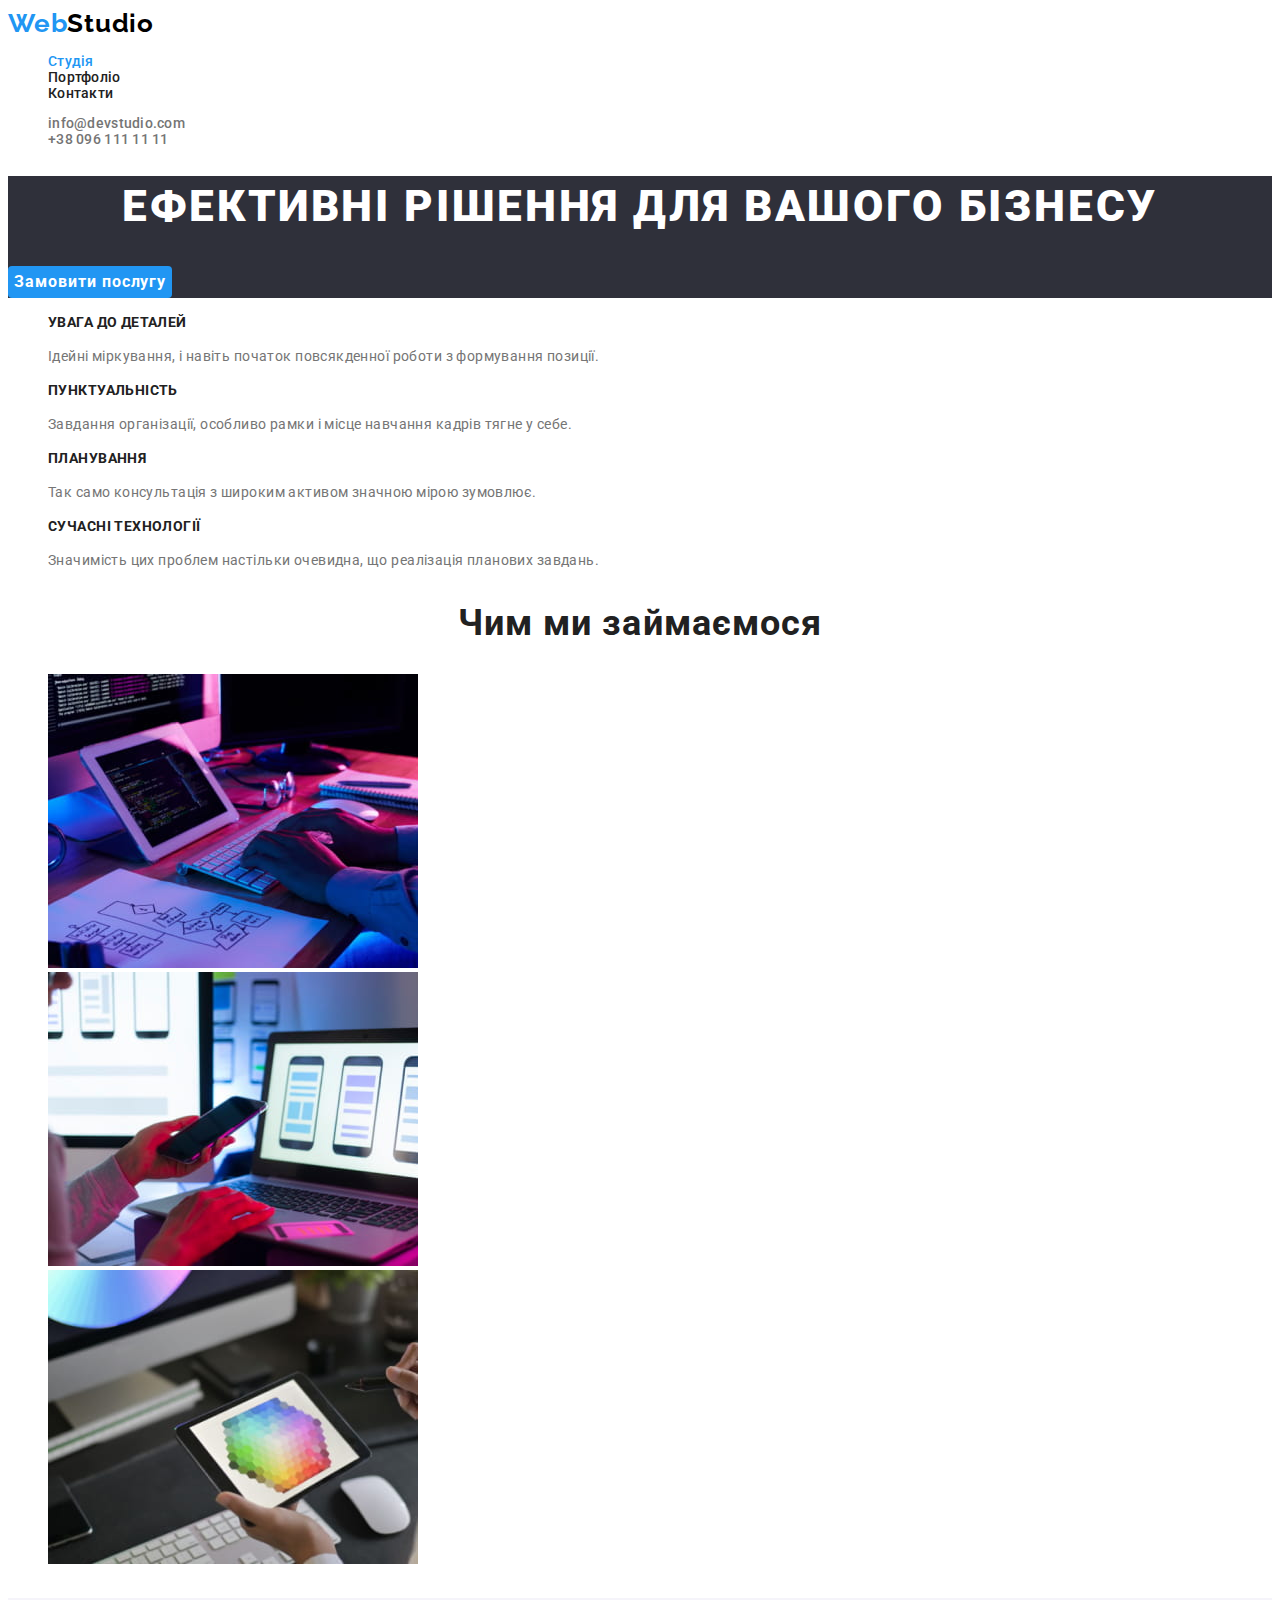
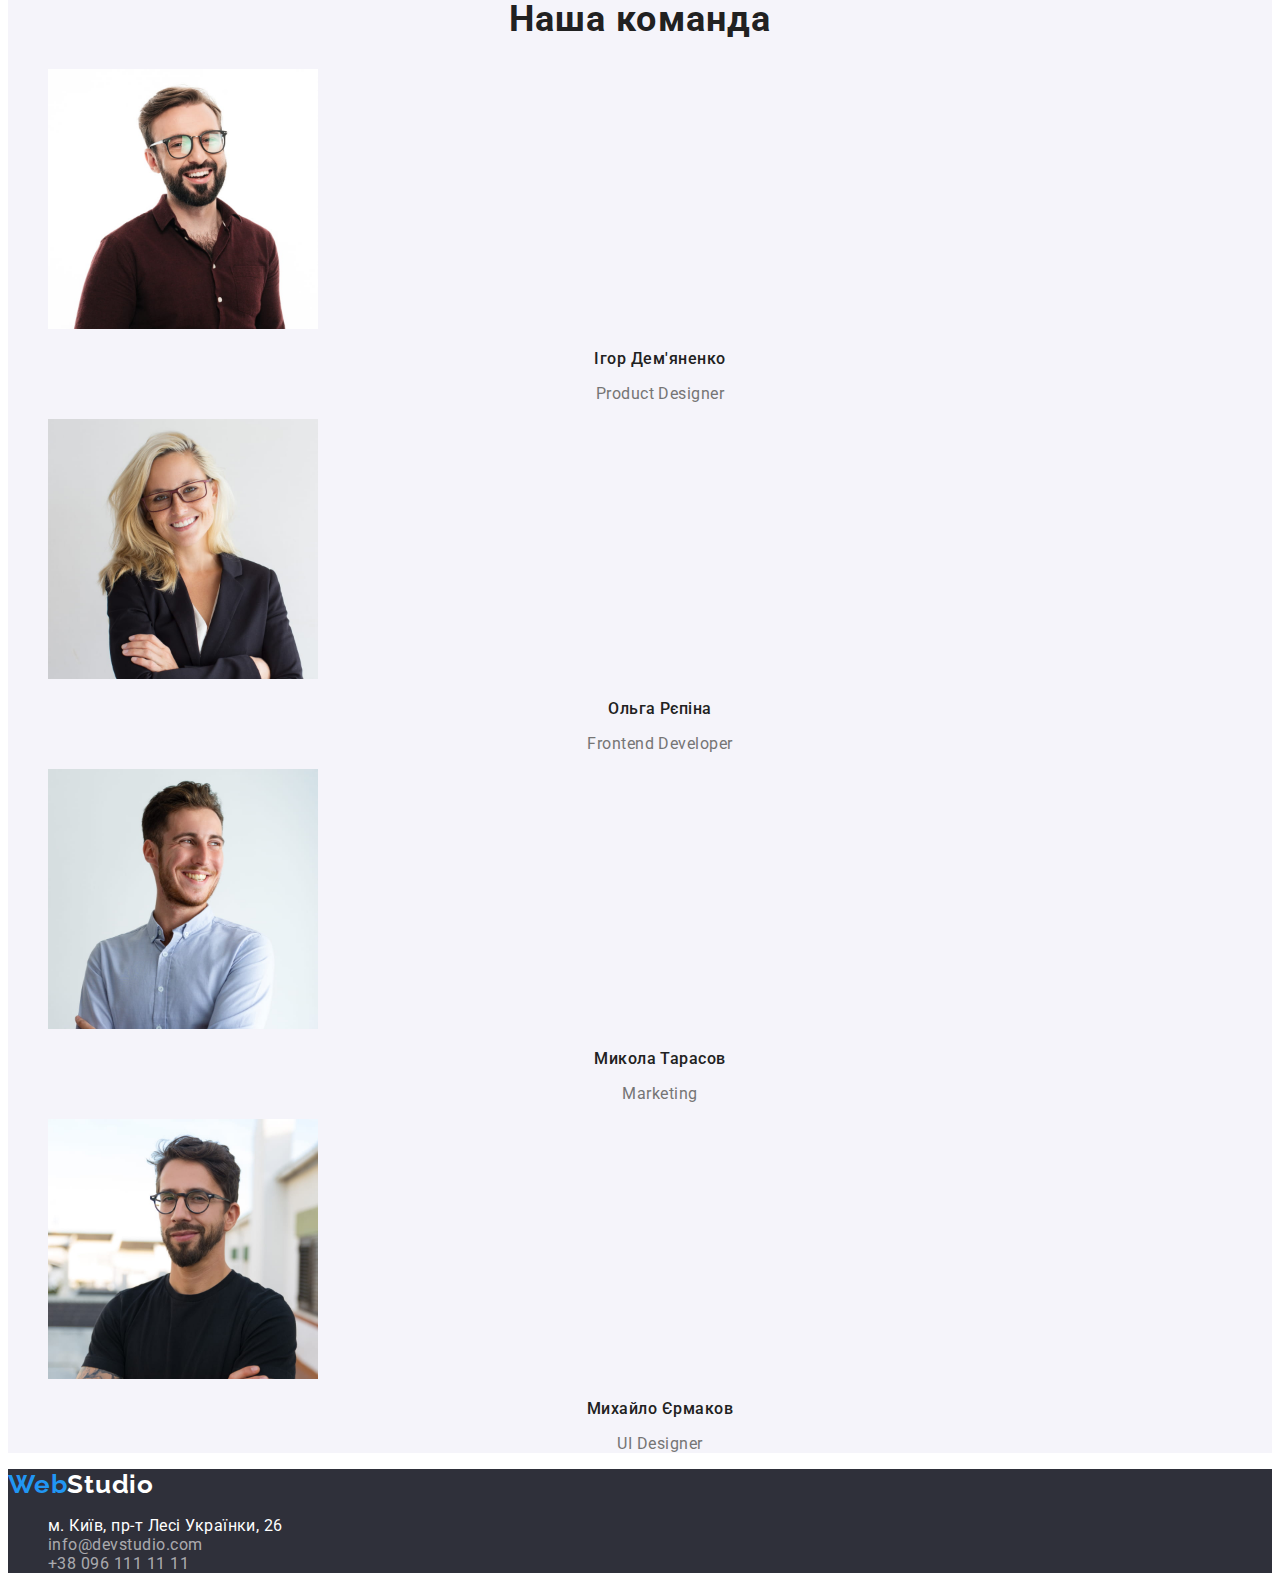
==== index.html @ 601fd452 "Initial commit" ====
<!DOCTYPE html>
<html lang="uk">
  <head>
    <meta charset="UTF-8" />
    <meta http-equiv="X-UA-Compatible" content="IE=edge" />
    <meta name="viewport" content="width=device-width, initial-scale=1.0" />
    <title>Студія</title>
    <link rel="stylesheet" href="./css/style.css" />
    <!-- Fonts -->
    <link rel="preconnect" href="https://fonts.googleapis.com" />
    <link rel="preconnect" href="https://fonts.gstatic.com" crossorigin />
    <link
      href="https://fonts.googleapis.com/css2?family=Raleway:wght@700&family=Roboto:wght@400;500;700;900&display=swap"
      rel="stylesheet"
    />
  </head>
  <body class="page">
    <header class="header">
      <a class="header-logo link" lang="en" href="./index.html"
        ><span class="logo-part">Web</span>Studio</a
      >
      <nav class="main-nav">
        <ul class="main-nav-list list">
          <li class="main-nav-item">
            <a class="main-nav-link link current" href="./index.html">Студія</a>
          </li>
          <li class="main-nav-item">
            <a class="main-nav-link link" href="./portfolio.html">Портфоліо</a>
          </li>
          <li class="main-nav-item">
            <a class="main-nav-link link" href="#">Контакти</a>
          </li>
        </ul>
      </nav>
      <ul class="header-contact-list list">
        <li class="header-contact-item">
          <a class="header-contact-link link" href="mailto:info@devstudio.com"
            >info@devstudio.com</a
          >
        </li>
        <li class="header-contact-item">
          <a class="header-contact-link link" href="tel:+380961111111">+38 096 111 11 11</a>
        </li>
      </ul>
    </header>
    <main>
      <!-- Герой  -->
      <section class="hero">
        <h1 class="hero-title">Ефективні рішення для вашого бізнесу</h1>
        <button class="hero-btn" type="button">Замовити послугу</button>
      </section>
      <!-- Особливості -->
      <section class="features">
        <h2 class="features-main-title" hidden>Особливості</h2>
        <ul class="features-list list">
          <li class="features-list-item">
            <h3 class="features-title">Увага до деталей</h3>
            <p class="features-subtitle">
              Ідейні міркування, і навіть початок повсякденної роботи з формування позиції.
            </p>
          </li>
          <li class="features-list-item">
            <h3 class="features-title">Пунктуальність</h3>
            <p class="features-subtitle">
              Завдання організації, особливо рамки і місце навчання кадрів тягне у себе.
            </p>
          </li>
          <li class="features-list-item">
            <h3 class="features-title">Планування</h3>
            <p class="features-subtitle">
              Так само консультація з широким активом значною мірою зумовлює.
            </p>
          </li>
          <li class="features-list-item">
            <h3 class="features-title">Сучасні технології</h3>
            <p class="features-subtitle">
              Значимість цих проблем настільки очевидна, що реалізація планових завдань.
            </p>
          </li>
        </ul>
      </section>
      <!-- Чим ми займаємося -->
      <section class="function">
        <h2 class="function-title">Чим ми займаємося</h2>
        <ul class="function-list list">
          <li class="function-list-item">
            <img
              class="function-img"
              src="./images/what-we-do/img-1.jpg"
              alt="Написання коду"
              width="370"
              height="294"
            />
          </li>
          <li class="function-list-item">
            <img
              class="function-img"
              src="./images/what-we-do/img-2.jpg"
              alt="Оптимізація для смартфону"
              width="370"
              height="294"
            />
          </li>
          <li class="function-list-item">
            <img
              class="function-img"
              src="./images/what-we-do/img-3.jpg"
              alt="Оформлення та дизайн"
              width="370"
              height="294"
            />
          </li>
        </ul>
      </section>
      <!-- Наша команда -->
      <section class="team">
        <h2 class="team-title">Наша команда</h2>
        <ul class="team-list list">
          <li class="team-list-item">
            <img
              class="team-img"
              src="./images/our-team/img-1.jpg"
              alt="Ігор Дем'яненко"
              width="270"
              height="260"
            />
            <h3 class="name">Ігор Дем'яненко</h3>
            <p class="profession" lang="en">Product Designer</p>
          </li>
          <li class="team-list-item">
            <img
              class="team-img"
              src="./images/our-team/img-2.jpg"
              alt="Ольга Рєпіна"
              width="270"
              height="260"
            />
            <h3 class="name">Ольга Рєпіна</h3>
            <p class="profession" lang="en">Frontend Developer</p>
          </li>
          <li class="team-list-item">
            <img
              class="team-img"
              src="./images/our-team/img-3.jpg"
              alt="Микола Тарасов"
              width="270"
              height="260"
            />
            <h3 class="name">Микола Тарасов</h3>
            <p class="profession" lang="en">Marketing</p>
          </li>
          <li class="team-list-item">
            <img
              class="team-img"
              src="./images/our-team/img-4.jpg"
              alt="Михайло Єрмаков"
              width="270"
              height="260"
            />
            <h3 class="name">Михайло Єрмаков</h3>
            <p class="profession" lang="en">UI Designer</p>
          </li>
        </ul>
      </section>
    </main>
    <footer class="footer">
      <a class="footer-logo link" lang="en" href="./index.html"
        ><span class="logo-part">Web</span>Studio</a
      >
      <address class="info">
        <ul class="info-list list">
          <li class="info-list-item">
            <a
              class="adress-link link"
              href="https://goo.gl/maps/as8fTJ3yX4qx2LzX6"
              target="_blank"
              rel="noopener noreferrer"
              >м. Київ, пр-т Лесі Українки, 26</a
            >
          </li>
          <li class="info-list-item">
            <a class="info-link link" href="mailto:info@devstudio.com">info@devstudio.com</a>
          </li>
          <li class="info-list-item">
            <a class="info-link link" href="tel:+380961111111">+38 096 111 11 11</a>
          </li>
        </ul>
      </address>
    </footer>
  </body>
</html>
---- css/style.css ----
:root {
  /* Fonts */
  --main-font: 'Roboto', sans-serif;
  --secondary-font: 'Raleway', sans-serif;

  /* Text colors */
  --main-txt-cl: #212121;
  --secondary-txt-cl: #757575;
  --light-txt-cl: #ffffff;
  --dark-logo-cl: #000000;
  --blue-cl: #2196f3;
  --info-txt-cl: rgba(255, 255, 255, 0.6);

  /* Background colors */
  --main-background-cl: #ffffff;
  --secondary-background-cl: #2f303a;
  --grey-background-cl: #f5f4fa;
}

.page {
  background-color: var(--main-background-cl);
  font-family: var(--main-font);
  color: var(--main-txt-cl);
}

/* Reset */
.link {
  text-decoration: none;
  color: currentColor;
}

.list {
  list-style: none;
}

/* HEADER */
.header-logo {
  font-family: var(--secondary-font);
  font-weight: 700;
  font-size: 26px;
  line-height: calc(31 / 26);
  letter-spacing: 0.03em;
  color: var(--dark-logo-cl);
}
.logo-part {
  color: var(--blue-cl);
}
.header {
  font-weight: 500;
  font-size: 14px;
  line-height: calc(16 / 14);
  letter-spacing: 0.02em;
}
.main-nav-link:hover,
.main-nav-link:focus,
.main-nav-link.current,
.header-contact-link:hover,
.header-contact-link:focus {
  color: var(--blue-cl);
}
.header-contact-list {
  color: var(--secondary-txt-cl);
}

/* PAGE STUDIO */
/* HERO */
.hero {
  background-color: var(--secondary-background-cl);
}
.hero-title {
  font-weight: 900;
  font-size: 44px;
  line-height: calc(60 / 44);
  text-align: center;
  letter-spacing: 0.06em;
  text-transform: uppercase;
  color: var(--light-txt-cl);
}
.hero-btn {
  font-family: inherit;
  font-weight: 700;
  font-size: 16px;
  line-height: calc(30 / 16);
  letter-spacing: 0.06em;
  color: var(--light-txt-cl);
  background-color: var(--blue-cl);
  cursor: pointer;
  border-style: none;
  border-radius: 4px;
}

/* FEATURES */

/* .features-main-title {
  opacity: 0;
} */

.features-title {
  font-weight: 700;
  font-size: 14px;
  line-height: calc(16 / 14);
  letter-spacing: 0.03em;
  text-transform: uppercase;
}
.features-subtitle {
  font-size: 14px;
  line-height: calc(24 / 14);
  letter-spacing: 0.03em;
  color: var(--secondary-txt-cl);
}

/* FUNCTION */
.function-title {
  font-weight: 700;
  font-size: 36px;
  line-height: calc(42 / 36);
  text-align: center;
  letter-spacing: 0.03em;
  color: var(--main-txt-cl);
}

/* TEAM */
.team {
  background-color: var(--grey-background-cl);
}
.team-title {
  font-weight: 700;
  font-size: 36px;
  line-height: calc(42 / 36);
  text-align: center;
  letter-spacing: 0.03em;
  color: var(--main-txt-cl);
}

.name {
  font-weight: 500;
  font-size: 16px;
  line-height: calc(19 / 16);
  text-align: center;
  letter-spacing: 0.03em;
  color: var(--main-txt-cl);
}
.profession {
  line-height: calc(19 / 16);
  text-align: center;
  letter-spacing: 0.03em;
  color: var(--secondary-txt-cl);
}

/* FOOTER */
.footer {
  background-color: var(--secondary-background-cl);
}
.footer-logo {
  font-family: var(--secondary-font);
  font-weight: 700;
  font-size: 26px;
  line-height: calc(31 / 26);
  letter-spacing: 0.03em;
  color: var(--light-txt-cl);
}

.info {
  font-style: normal;
}
.adress-link {
  letter-spacing: 0.03em;
  color: var(--light-txt-cl);
}
.info-link {
  letter-spacing: 0.03em;
  color: var(--info-txt-cl);
}
.adress-link:hover,
.adress-link:focus,
.info-link:hover,
.info-link:focus {
  color: var(--blue-cl);
}

/* PAGE PORTFOLIO */

/* .gallery-main-title {
  opacity: 0;
} */

.btn {
  font-family: inherit;
  font-weight: 500;
  font-size: 16px;
  line-height: calc(26 / 16);
  letter-spacing: 0.03em;
  color: var(--main-txt-cl);
  background: var(--grey-background-cl);
  cursor: pointer;
}
.btn:hover,
.btn:focus,
.btn.active {
  color: var(--light-txt-cl);
  background-color: var(--blue-cl);
}

.gallery-title {
  font-weight: 700;
  font-size: 18px;
  line-height: calc(36 / 18);
  letter-spacing: 0.06em;
  color: var(--main-txt-cl);
}
.gallery-subtitle {
  font-size: 16px;
  line-height: calc(30 / 16);
  letter-spacing: 0.03em;
  color: var(--secondary-txt-cl);
}
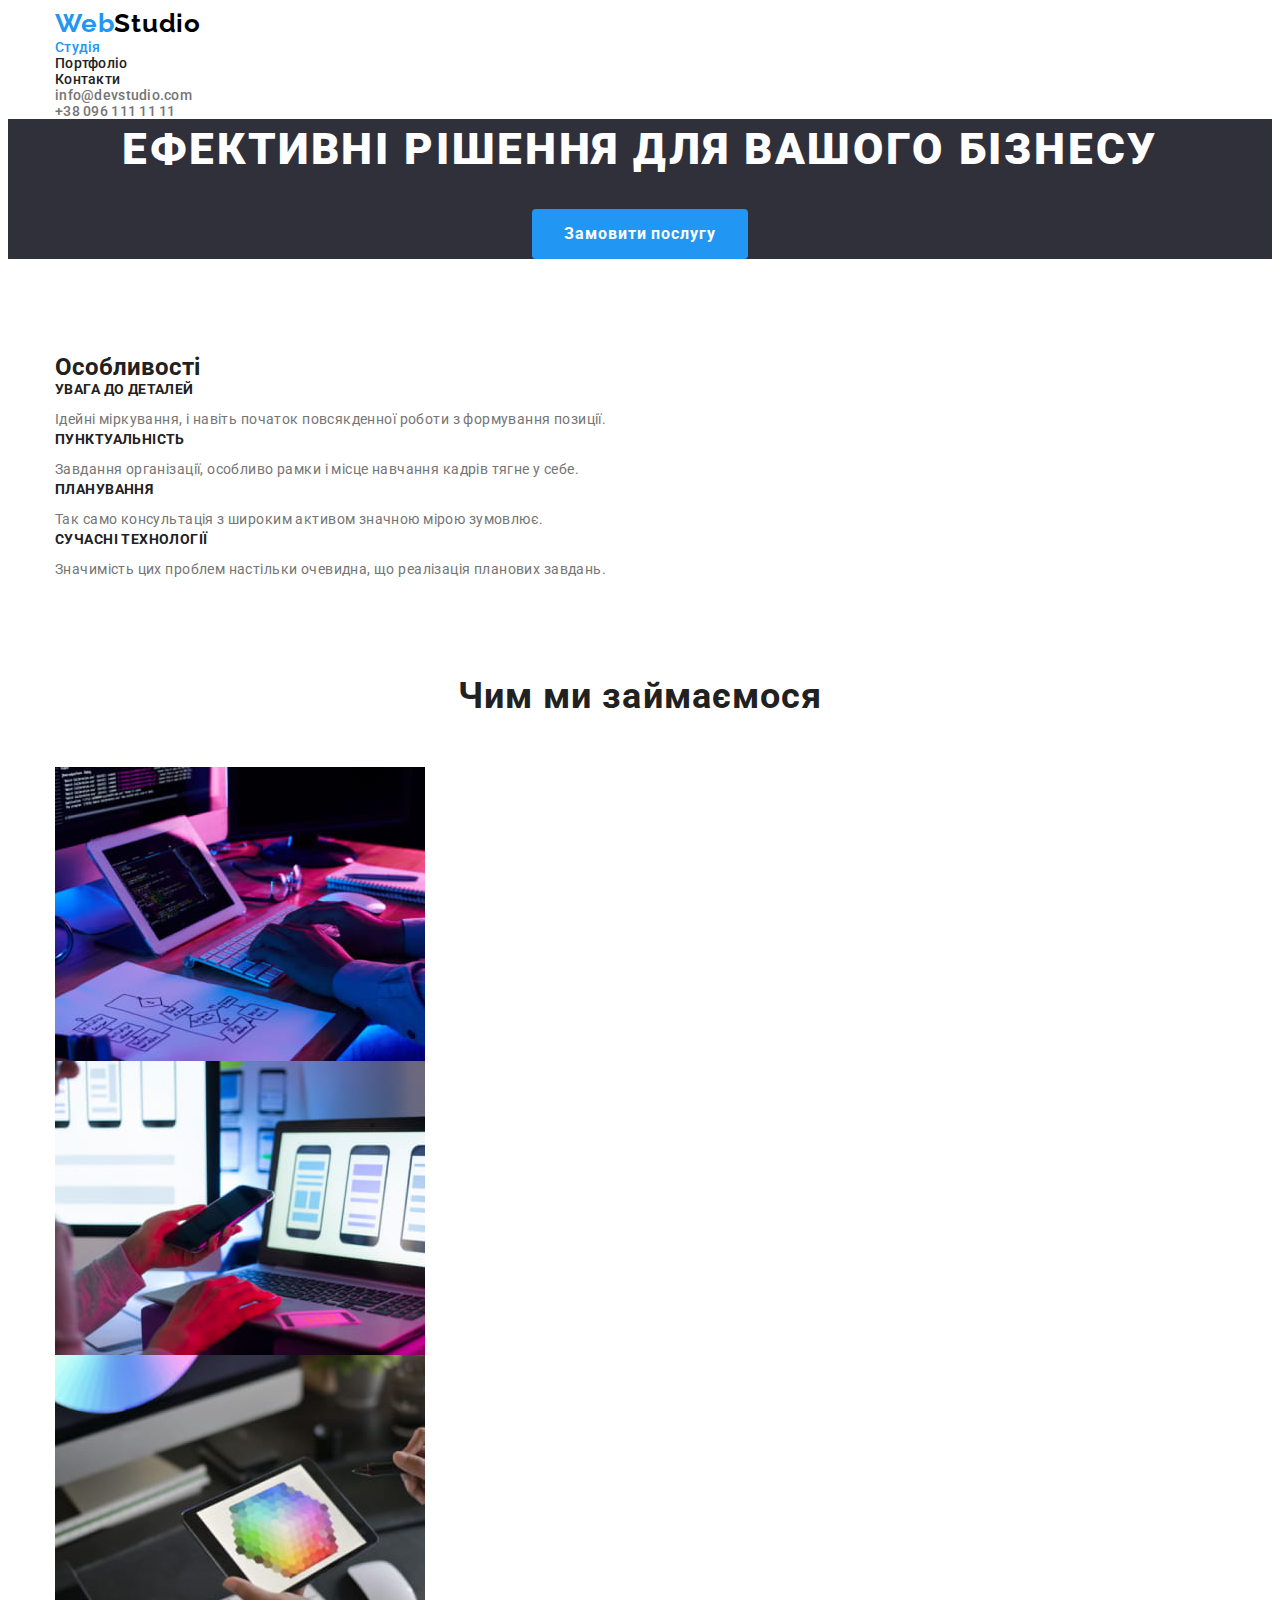
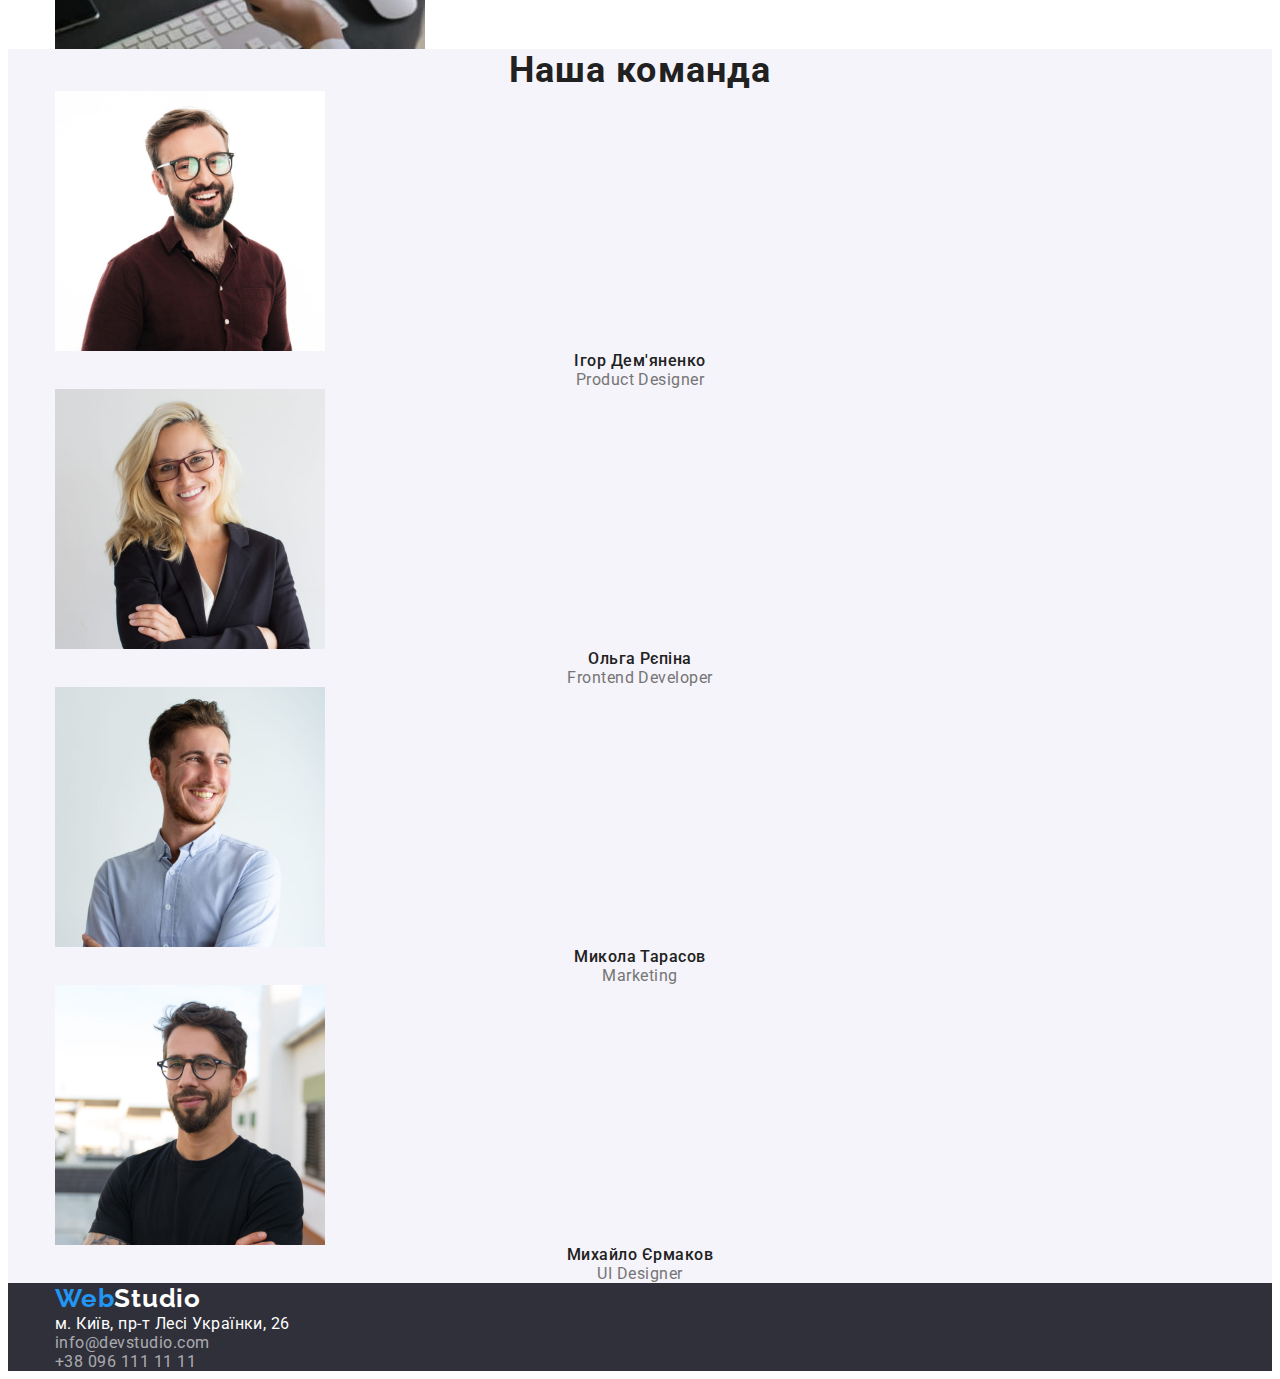
==== commit 10da83df: "додав контейнери" ====
--- a/index.html
+++ b/index.html
@@ -5,7 +5,6 @@
     <meta http-equiv="X-UA-Compatible" content="IE=edge" />
     <meta name="viewport" content="width=device-width, initial-scale=1.0" />
     <title>Студія</title>
-    <link rel="stylesheet" href="./css/style.css" />
     <!-- Fonts -->
     <link rel="preconnect" href="https://fonts.googleapis.com" />
     <link rel="preconnect" href="https://fonts.gstatic.com" crossorigin />
@@ -13,179 +12,201 @@
       href="https://fonts.googleapis.com/css2?family=Raleway:wght@700&family=Roboto:wght@400;500;700;900&display=swap"
       rel="stylesheet"
     />
+    <!-- Modern Normalize -->
+    <link
+      rel="stylesheet"
+      href="https://cdnjs.cloudflare.com/ajax/libs/modern-normalize/1.1.0/modern-normalize.min.css"
+      integrity="sha512-wpPYUAdjBVSE4KJnH1VR1HeZfpl1ub8YT/NKx4PuQ5NmX2tKuGu6U/JRp5y+Y8XG2tV+wKQpNHVUX03MfMFn9Q=="
+      crossorigin="anonymous"
+      referrerpolicy="no-referrer"
+    />
+    <!-- Custom Styles -->
+    <link rel="stylesheet" href="./css/style.css" />
   </head>
   <body class="page">
     <header class="header">
-      <a class="header-logo link" lang="en" href="./index.html"
-        ><span class="logo-part">Web</span>Studio</a
-      >
-      <nav class="main-nav">
-        <ul class="main-nav-list list">
-          <li class="main-nav-item">
-            <a class="main-nav-link link current" href="./index.html">Студія</a>
+      <div class="container header-container">
+        <a class="header-logo link" lang="en" href="./index.html"
+          ><span class="logo-part">Web</span>Studio</a
+        >
+        <nav class="main-nav">
+          <ul class="main-nav-list list">
+            <li class="main-nav-item">
+              <a class="main-nav-link link current" href="./index.html">Студія</a>
+            </li>
+            <li class="main-nav-item">
+              <a class="main-nav-link link" href="./portfolio.html">Портфоліо</a>
+            </li>
+            <li class="main-nav-item">
+              <a class="main-nav-link link" href="#">Контакти</a>
+            </li>
+          </ul>
+        </nav>
+        <ul class="header-contact-list list">
+          <li class="header-contact-item">
+            <a class="header-contact-link link" href="mailto:info@devstudio.com"
+              >info@devstudio.com</a
+            >
           </li>
-          <li class="main-nav-item">
-            <a class="main-nav-link link" href="./portfolio.html">Портфоліо</a>
-          </li>
-          <li class="main-nav-item">
-            <a class="main-nav-link link" href="#">Контакти</a>
+          <li class="header-contact-item">
+            <a class="header-contact-link link" href="tel:+380961111111">+38 096 111 11 11</a>
           </li>
         </ul>
-      </nav>
-      <ul class="header-contact-list list">
-        <li class="header-contact-item">
-          <a class="header-contact-link link" href="mailto:info@devstudio.com"
-            >info@devstudio.com</a
-          >
-        </li>
-        <li class="header-contact-item">
-          <a class="header-contact-link link" href="tel:+380961111111">+38 096 111 11 11</a>
-        </li>
-      </ul>
+      </div>
     </header>
     <main>
       <!-- Герой  -->
       <section class="hero">
-        <h1 class="hero-title">Ефективні рішення для вашого бізнесу</h1>
-        <button class="hero-btn" type="button">Замовити послугу</button>
+        <div class="container">
+          <h1 class="hero-title">Ефективні рішення для вашого бізнесу</h1>
+          <button class="hero-btn" type="button">Замовити послугу</button>
+        </div>
       </section>
       <!-- Особливості -->
-      <section class="features">
-        <h2 class="features-main-title" hidden>Особливості</h2>
-        <ul class="features-list list">
-          <li class="features-list-item">
-            <h3 class="features-title">Увага до деталей</h3>
-            <p class="features-subtitle">
-              Ідейні міркування, і навіть початок повсякденної роботи з формування позиції.
-            </p>
-          </li>
-          <li class="features-list-item">
-            <h3 class="features-title">Пунктуальність</h3>
-            <p class="features-subtitle">
-              Завдання організації, особливо рамки і місце навчання кадрів тягне у себе.
-            </p>
-          </li>
-          <li class="features-list-item">
-            <h3 class="features-title">Планування</h3>
-            <p class="features-subtitle">
-              Так само консультація з широким активом значною мірою зумовлює.
-            </p>
-          </li>
-          <li class="features-list-item">
-            <h3 class="features-title">Сучасні технології</h3>
-            <p class="features-subtitle">
-              Значимість цих проблем настільки очевидна, що реалізація планових завдань.
-            </p>
-          </li>
-        </ul>
+      <section class="features section">
+        <div class="container">
+          <h2 class="features-main-title visually-hidden">Особливості</h2>
+          <ul class="features-list list">
+            <li class="features-list-item">
+              <h3 class="features-title">Увага до деталей</h3>
+              <p class="features-subtitle">
+                Ідейні міркування, і навіть початок повсякденної роботи з формування позиції.
+              </p>
+            </li>
+            <li class="features-list-item">
+              <h3 class="features-title">Пунктуальність</h3>
+              <p class="features-subtitle">
+                Завдання організації, особливо рамки і місце навчання кадрів тягне у себе.
+              </p>
+            </li>
+            <li class="features-list-item">
+              <h3 class="features-title">Планування</h3>
+              <p class="features-subtitle">
+                Так само консультація з широким активом значною мірою зумовлює.
+              </p>
+            </li>
+            <li class="features-list-item">
+              <h3 class="features-title">Сучасні технології</h3>
+              <p class="features-subtitle">
+                Значимість цих проблем настільки очевидна, що реалізація планових завдань.
+              </p>
+            </li>
+          </ul>
+        </div>
       </section>
       <!-- Чим ми займаємося -->
       <section class="function">
-        <h2 class="function-title">Чим ми займаємося</h2>
-        <ul class="function-list list">
-          <li class="function-list-item">
-            <img
-              class="function-img"
-              src="./images/what-we-do/img-1.jpg"
-              alt="Написання коду"
-              width="370"
-              height="294"
-            />
-          </li>
-          <li class="function-list-item">
-            <img
-              class="function-img"
-              src="./images/what-we-do/img-2.jpg"
-              alt="Оптимізація для смартфону"
-              width="370"
-              height="294"
-            />
-          </li>
-          <li class="function-list-item">
-            <img
-              class="function-img"
-              src="./images/what-we-do/img-3.jpg"
-              alt="Оформлення та дизайн"
-              width="370"
-              height="294"
-            />
-          </li>
-        </ul>
+        <div class="container">
+          <h2 class="function-title">Чим ми займаємося</h2>
+          <ul class="function-list list">
+            <li class="function-list-item">
+              <img
+                class="function-img"
+                src="./images/what-we-do/img-1.jpg"
+                alt="Написання коду"
+                width="370"
+                height="294"
+              />
+            </li>
+            <li class="function-list-item">
+              <img
+                class="function-img"
+                src="./images/what-we-do/img-2.jpg"
+                alt="Оптимізація для смартфону"
+                width="370"
+                height="294"
+              />
+            </li>
+            <li class="function-list-item">
+              <img
+                class="function-img"
+                src="./images/what-we-do/img-3.jpg"
+                alt="Оформлення та дизайн"
+                width="370"
+                height="294"
+              />
+            </li>
+          </ul>
+        </div>
       </section>
       <!-- Наша команда -->
-      <section class="team">
-        <h2 class="team-title">Наша команда</h2>
-        <ul class="team-list list">
-          <li class="team-list-item">
-            <img
-              class="team-img"
-              src="./images/our-team/img-1.jpg"
-              alt="Ігор Дем'яненко"
-              width="270"
-              height="260"
-            />
-            <h3 class="name">Ігор Дем'яненко</h3>
-            <p class="profession" lang="en">Product Designer</p>
-          </li>
-          <li class="team-list-item">
-            <img
-              class="team-img"
-              src="./images/our-team/img-2.jpg"
-              alt="Ольга Рєпіна"
-              width="270"
-              height="260"
-            />
-            <h3 class="name">Ольга Рєпіна</h3>
-            <p class="profession" lang="en">Frontend Developer</p>
-          </li>
-          <li class="team-list-item">
-            <img
-              class="team-img"
-              src="./images/our-team/img-3.jpg"
-              alt="Микола Тарасов"
-              width="270"
-              height="260"
-            />
-            <h3 class="name">Микола Тарасов</h3>
-            <p class="profession" lang="en">Marketing</p>
-          </li>
-          <li class="team-list-item">
-            <img
-              class="team-img"
-              src="./images/our-team/img-4.jpg"
-              alt="Михайло Єрмаков"
-              width="270"
-              height="260"
-            />
-            <h3 class="name">Михайло Єрмаков</h3>
-            <p class="profession" lang="en">UI Designer</p>
-          </li>
-        </ul>
+      <section class="team section">
+        <div class="container">
+          <h2 class="team-title">Наша команда</h2>
+          <ul class="team-list list">
+            <li class="team-list-item">
+              <img
+                class="team-img"
+                src="./images/our-team/img-1.jpg"
+                alt="Ігор Дем'яненко"
+                width="270"
+                height="260"
+              />
+              <h3 class="name">Ігор Дем'яненко</h3>
+              <p class="profession" lang="en">Product Designer</p>
+            </li>
+            <li class="team-list-item">
+              <img
+                class="team-img"
+                src="./images/our-team/img-2.jpg"
+                alt="Ольга Рєпіна"
+                width="270"
+                height="260"
+              />
+              <h3 class="name">Ольга Рєпіна</h3>
+              <p class="profession" lang="en">Frontend Developer</p>
+            </li>
+            <li class="team-list-item">
+              <img
+                class="team-img"
+                src="./images/our-team/img-3.jpg"
+                alt="Микола Тарасов"
+                width="270"
+                height="260"
+              />
+              <h3 class="name">Микола Тарасов</h3>
+              <p class="profession" lang="en">Marketing</p>
+            </li>
+            <li class="team-list-item">
+              <img
+                class="team-img"
+                src="./images/our-team/img-4.jpg"
+                alt="Михайло Єрмаков"
+                width="270"
+                height="260"
+              />
+              <h3 class="name">Михайло Єрмаков</h3>
+              <p class="profession" lang="en">UI Designer</p>
+            </li>
+          </ul>
+        </div>
       </section>
     </main>
     <footer class="footer">
-      <a class="footer-logo link" lang="en" href="./index.html"
-        ><span class="logo-part">Web</span>Studio</a
-      >
-      <address class="info">
-        <ul class="info-list list">
-          <li class="info-list-item">
-            <a
-              class="adress-link link"
-              href="https://goo.gl/maps/as8fTJ3yX4qx2LzX6"
-              target="_blank"
-              rel="noopener noreferrer"
-              >м. Київ, пр-т Лесі Українки, 26</a
-            >
-          </li>
-          <li class="info-list-item">
-            <a class="info-link link" href="mailto:info@devstudio.com">info@devstudio.com</a>
-          </li>
-          <li class="info-list-item">
-            <a class="info-link link" href="tel:+380961111111">+38 096 111 11 11</a>
-          </li>
-        </ul>
-      </address>
+      <div class="container">
+        <a class="footer-logo link" lang="en" href="./index.html"
+          ><span class="logo-part">Web</span>Studio</a
+        >
+        <address class="info">
+          <ul class="info-list list">
+            <li class="info-list-item">
+              <a
+                class="adress-link link"
+                href="https://goo.gl/maps/as8fTJ3yX4qx2LzX6"
+                target="_blank"
+                rel="noopener noreferrer"
+                >м. Київ, пр-т Лесі Українки, 26</a
+              >
+            </li>
+            <li class="info-list-item">
+              <a class="info-link link" href="mailto:info@devstudio.com">info@devstudio.com</a>
+            </li>
+            <li class="info-list-item">
+              <a class="info-link link" href="tel:+380961111111">+38 096 111 11 11</a>
+            </li>
+          </ul>
+        </address>
+      </div>
     </footer>
   </body>
 </html>
--- a/css/style.css
+++ b/css/style.css
@@ -17,6 +17,12 @@
   --grey-background-cl: #f5f4fa;
 }
 
+/**
+  |============================
+  | Basic Styles
+  |============================
+*/
+
 .page {
   background-color: var(--main-background-cl);
   font-family: var(--main-font);
@@ -24,6 +30,20 @@
 }
 
 /* Reset */
+h1,
+h2,
+h3,
+h4,
+h5,
+h6,
+p {
+  margin: 0;
+}
+
+img {
+  display: block;
+}
+
 .link {
   text-decoration: none;
   color: currentColor;
@@ -31,8 +51,17 @@
 
 .list {
   list-style: none;
-}
-
+  margin: 0;
+  padding: 0;
+}
+
+/* Container */
+.container {
+  width: 1170px;
+  padding-left: 15px;
+  padding-right: 15px;
+  margin: 0 auto;
+}
 /* HEADER */
 .header-logo {
   font-family: var(--secondary-font);
@@ -62,21 +91,30 @@
   color: var(--secondary-txt-cl);
 }
 
-/* PAGE STUDIO */
+/**
+  |============================
+  | PAGE STUDIO
+  |============================
+*/
+
 /* HERO */
 .hero {
   background-color: var(--secondary-background-cl);
+  text-align: center;
 }
 .hero-title {
+  margin-bottom: 30px;
   font-weight: 900;
   font-size: 44px;
   line-height: calc(60 / 44);
-  text-align: center;
   letter-spacing: 0.06em;
   text-transform: uppercase;
   color: var(--light-txt-cl);
 }
 .hero-btn {
+  min-width: 216px;
+  min-height: 50px;
+  padding: 10px 32px;
   font-family: inherit;
   font-weight: 700;
   font-size: 16px;
@@ -95,7 +133,13 @@
   opacity: 0;
 } */
 
+.features {
+  padding-top: 94px;
+  padding-bottom: 94px;
+}
+
 .features-title {
+  margin-bottom: 10px;
   font-weight: 700;
   font-size: 14px;
   line-height: calc(16 / 14);
@@ -111,6 +155,7 @@
 
 /* FUNCTION */
 .function-title {
+  margin-bottom: 50px;
   font-weight: 700;
   font-size: 36px;
   line-height: calc(42 / 36);
@@ -178,7 +223,11 @@
   color: var(--blue-cl);
 }
 
-/* PAGE PORTFOLIO */
+/**
+  |============================
+  | PAGE PORTFOLIO
+  |============================
+*/
 
 /* .gallery-main-title {
   opacity: 0;
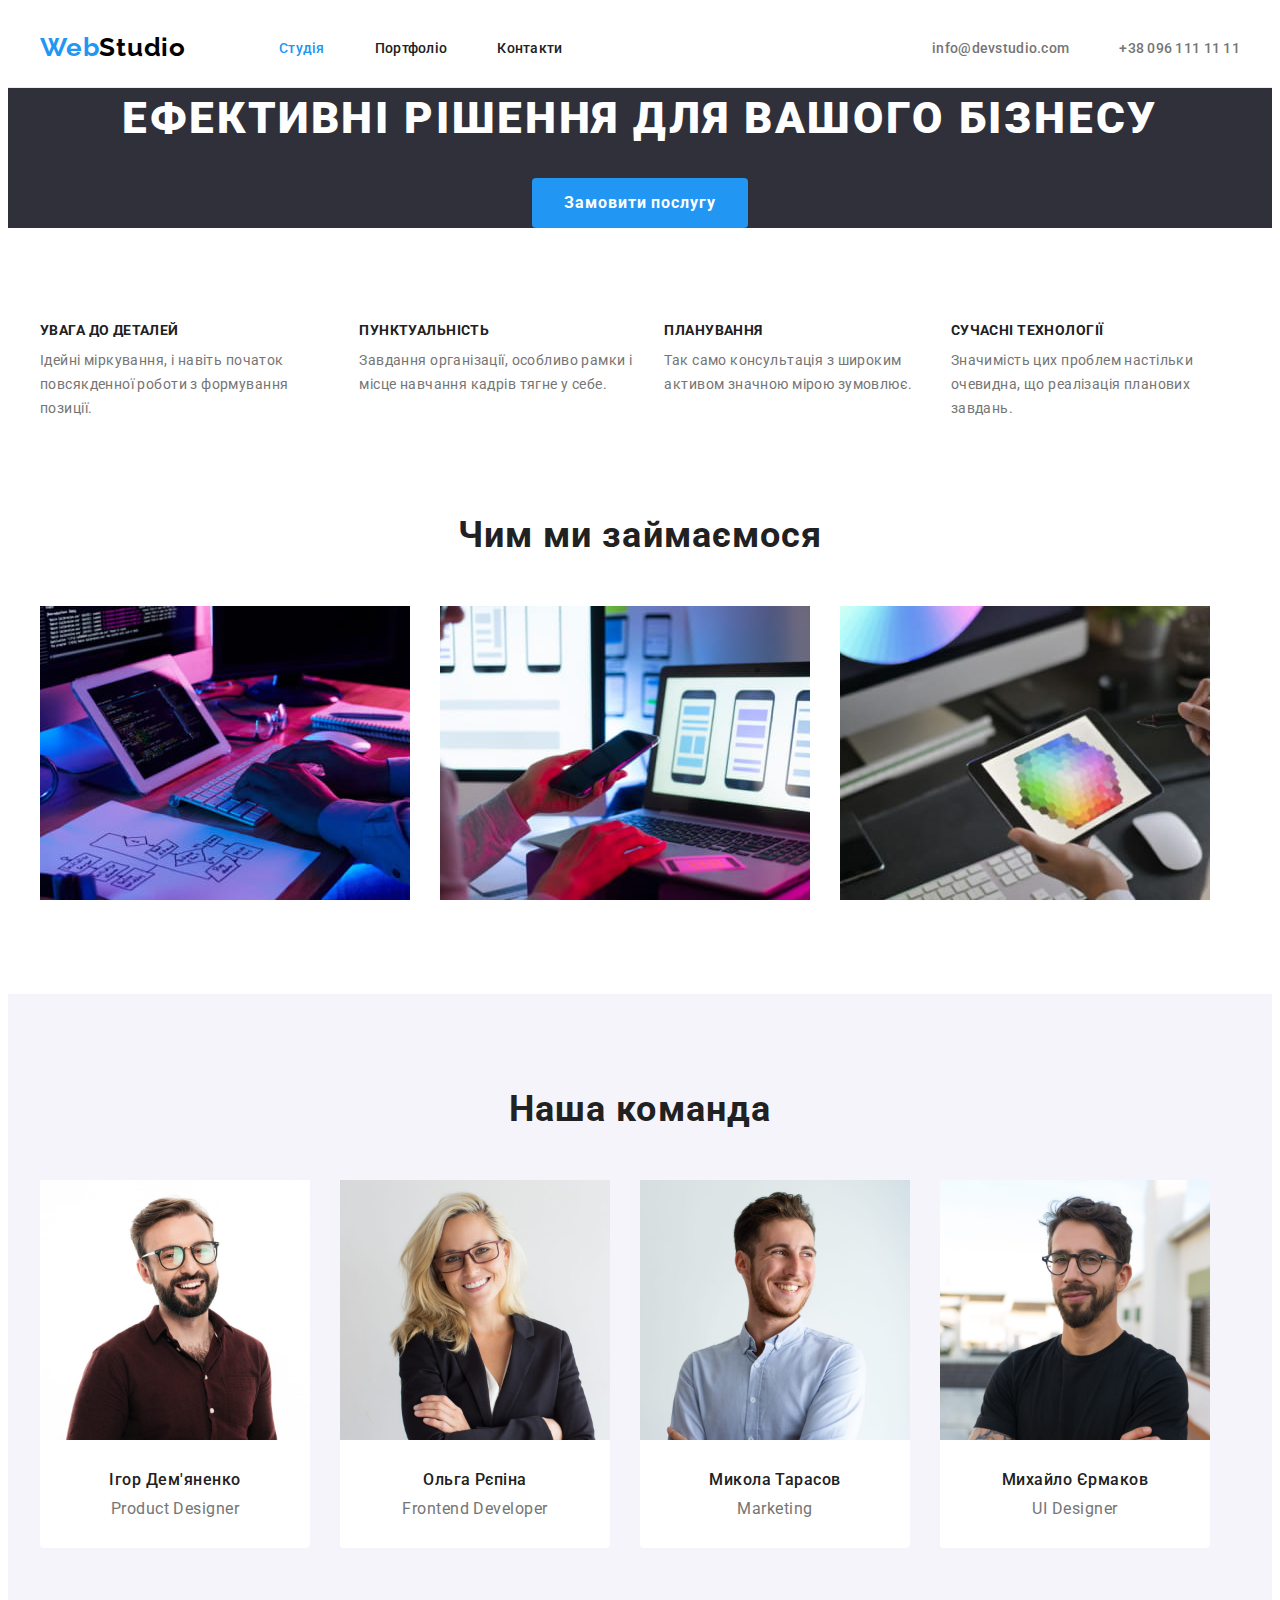
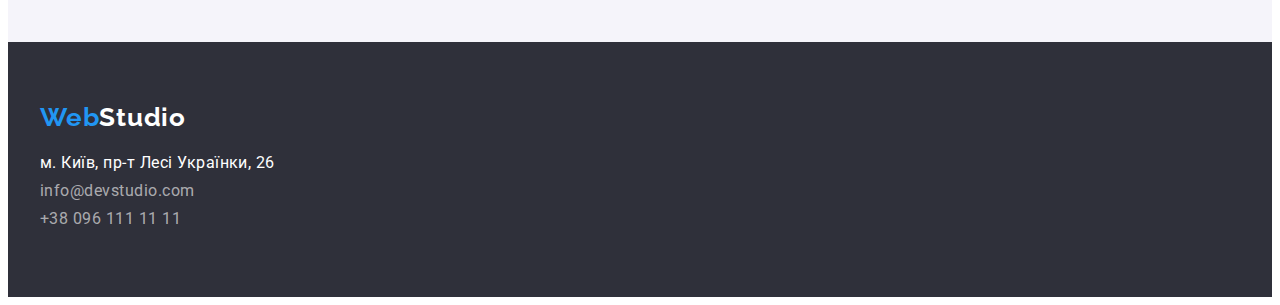
==== commit a47a7cea: "Підкорегував розмітку" ====
--- a/index.html
+++ b/index.html
@@ -142,8 +142,10 @@
                 width="270"
                 height="260"
               />
-              <h3 class="name">Ігор Дем'яненко</h3>
-              <p class="profession" lang="en">Product Designer</p>
+              <div class="txt-part">
+                <h3 class="name">Ігор Дем'яненко</h3>
+                <p class="profession" lang="en">Product Designer</p>
+              </div>
             </li>
             <li class="team-list-item">
               <img
@@ -153,8 +155,10 @@
                 width="270"
                 height="260"
               />
-              <h3 class="name">Ольга Рєпіна</h3>
-              <p class="profession" lang="en">Frontend Developer</p>
+              <div class="txt-part">
+                <h3 class="name">Ольга Рєпіна</h3>
+                <p class="profession" lang="en">Frontend Developer</p>
+              </div>
             </li>
             <li class="team-list-item">
               <img
@@ -164,8 +168,10 @@
                 width="270"
                 height="260"
               />
-              <h3 class="name">Микола Тарасов</h3>
-              <p class="profession" lang="en">Marketing</p>
+              <div class="txt-part">
+                <h3 class="name">Микола Тарасов</h3>
+                <p class="profession" lang="en">Marketing</p>
+              </div>
             </li>
             <li class="team-list-item">
               <img
@@ -175,8 +181,10 @@
                 width="270"
                 height="260"
               />
-              <h3 class="name">Михайло Єрмаков</h3>
-              <p class="profession" lang="en">UI Designer</p>
+              <div class="txt-part">
+                <h3 class="name">Михайло Єрмаков</h3>
+                <p class="profession" lang="en">UI Designer</p>
+              </div>
             </li>
           </ul>
         </div>
--- a/css/style.css
+++ b/css/style.css
@@ -15,6 +15,9 @@
   --main-background-cl: #ffffff;
   --secondary-background-cl: #2f303a;
   --grey-background-cl: #f5f4fa;
+
+  /* Border colors */
+  --header-brdr-cl: #ececec;
 }
 
 /**
@@ -55,31 +58,73 @@
   padding: 0;
 }
 
+/* Section */
+.section {
+  padding-top: 94px;
+  padding-bottom: 94px;
+}
+
 /* Container */
 .container {
-  width: 1170px;
+  width: 1200px;
   padding-left: 15px;
   padding-right: 15px;
   margin: 0 auto;
 }
+
+/* Visually Hidden */
+.visually-hidden {
+  position: absolute;
+  width: 1px;
+  height: 1px;
+  margin: -1px;
+  border: 0;
+  padding: 0;
+  white-space: nowrap;
+  clip-path: inset(100%);
+  clip: rect(0 0 0 0);
+  overflow: hidden;
+}
+
 /* HEADER */
-.header-logo {
-  font-family: var(--secondary-font);
-  font-weight: 700;
-  font-size: 26px;
-  line-height: calc(31 / 26);
-  letter-spacing: 0.03em;
-  color: var(--dark-logo-cl);
-}
-.logo-part {
-  color: var(--blue-cl);
-}
 .header {
   font-weight: 500;
   font-size: 14px;
   line-height: calc(16 / 14);
   letter-spacing: 0.02em;
-}
+  border-bottom: 1px solid var(--header-brdr-cl);
+}
+.header-container {
+  display: flex;
+}
+.header-logo {
+  padding-top: 24px;
+  padding-bottom: 24px;
+  margin-right: 93px;
+  font-family: var(--secondary-font);
+  font-weight: 700;
+  font-size: 26px;
+  line-height: calc(31 / 26);
+  letter-spacing: 0.03em;
+  color: var(--dark-logo-cl);
+}
+.logo-part {
+  color: var(--blue-cl);
+}
+.main-nav {
+  margin-right: auto;
+}
+.main-nav-list {
+  display: flex;
+  gap: 50px;
+}
+.main-nav-link,
+.header-contact-link {
+  display: block;
+  padding-top: 32px;
+  padding-bottom: 31px;
+}
+
 .main-nav-link:hover,
 .main-nav-link:focus,
 .main-nav-link.current,
@@ -88,6 +133,8 @@
   color: var(--blue-cl);
 }
 .header-contact-list {
+  display: flex;
+  gap: 50px;
   color: var(--secondary-txt-cl);
 }
 
@@ -128,16 +175,10 @@
 }
 
 /* FEATURES */
-
-/* .features-main-title {
-  opacity: 0;
-} */
-
-.features {
-  padding-top: 94px;
-  padding-bottom: 94px;
-}
-
+.features-list {
+  display: flex;
+  gap: 30px;
+}
 .features-title {
   margin-bottom: 10px;
   font-weight: 700;
@@ -154,6 +195,14 @@
 }
 
 /* FUNCTION */
+.function {
+  padding-bottom: 94px;
+}
+.function-list {
+  display: flex;
+  gap: 30px;
+}
+
 .function-title {
   margin-bottom: 50px;
   font-weight: 700;
@@ -169,6 +218,7 @@
   background-color: var(--grey-background-cl);
 }
 .team-title {
+  margin-bottom: 50px;
   font-weight: 700;
   font-size: 36px;
   line-height: calc(42 / 36);
@@ -176,27 +226,43 @@
   letter-spacing: 0.03em;
   color: var(--main-txt-cl);
 }
+.team-list {
+  display: flex;
+  gap: 30px;
+}
+.team-list-item {
+  text-align: center;
+  background-color: var(--main-background-cl);
+  border-radius: 0px 0px 4px 4px;
+}
+.team-img {
+  margin-bottom: 30px;
+}
 
 .name {
+  margin-bottom: 10px;
   font-weight: 500;
   font-size: 16px;
   line-height: calc(19 / 16);
-  text-align: center;
   letter-spacing: 0.03em;
   color: var(--main-txt-cl);
 }
 .profession {
+  margin-bottom: 30px;
   line-height: calc(19 / 16);
-  text-align: center;
   letter-spacing: 0.03em;
   color: var(--secondary-txt-cl);
 }
 
 /* FOOTER */
 .footer {
+  padding-top: 60px;
+  padding-bottom: 60px;
   background-color: var(--secondary-background-cl);
 }
 .footer-logo {
+  display: block;
+  padding-bottom: 20px;
   font-family: var(--secondary-font);
   font-weight: 700;
   font-size: 26px;
@@ -209,10 +275,14 @@
   font-style: normal;
 }
 .adress-link {
+  display: block;
+  margin-bottom: 9px;
   letter-spacing: 0.03em;
   color: var(--light-txt-cl);
 }
 .info-link {
+  display: block;
+  margin-bottom: 9px;
   letter-spacing: 0.03em;
   color: var(--info-txt-cl);
 }
@@ -229,11 +299,19 @@
   |============================
 */
 
-/* .gallery-main-title {
-  opacity: 0;
-} */
-
 .btn {
+  border-radius: 4px;
+  padding: 6px 22px;
+  border-style: none;
+  min-height: 38px;
+}
+.gallery-btn {
+  display: flex;
+  justify-content: center;
+  gap: 8px;
+  margin-bottom: 34px;
+}
+.gallery .btn {
   font-family: inherit;
   font-weight: 500;
   font-size: 16px;
@@ -246,11 +324,24 @@
 .btn:hover,
 .btn:focus,
 .btn.active {
+  padding-left: 25px;
+  padding-right: 25px;
   color: var(--light-txt-cl);
   background-color: var(--blue-cl);
 }
 
+.gallery-list {
+  display: flex;
+  flex-wrap: wrap;
+  gap: 30px;
+}
+
+.gallery-txt {
+  padding: 20px 24px;
+}
+
 .gallery-title {
+  margin-bottom: 4px;
   font-weight: 700;
   font-size: 18px;
   line-height: calc(36 / 18);
